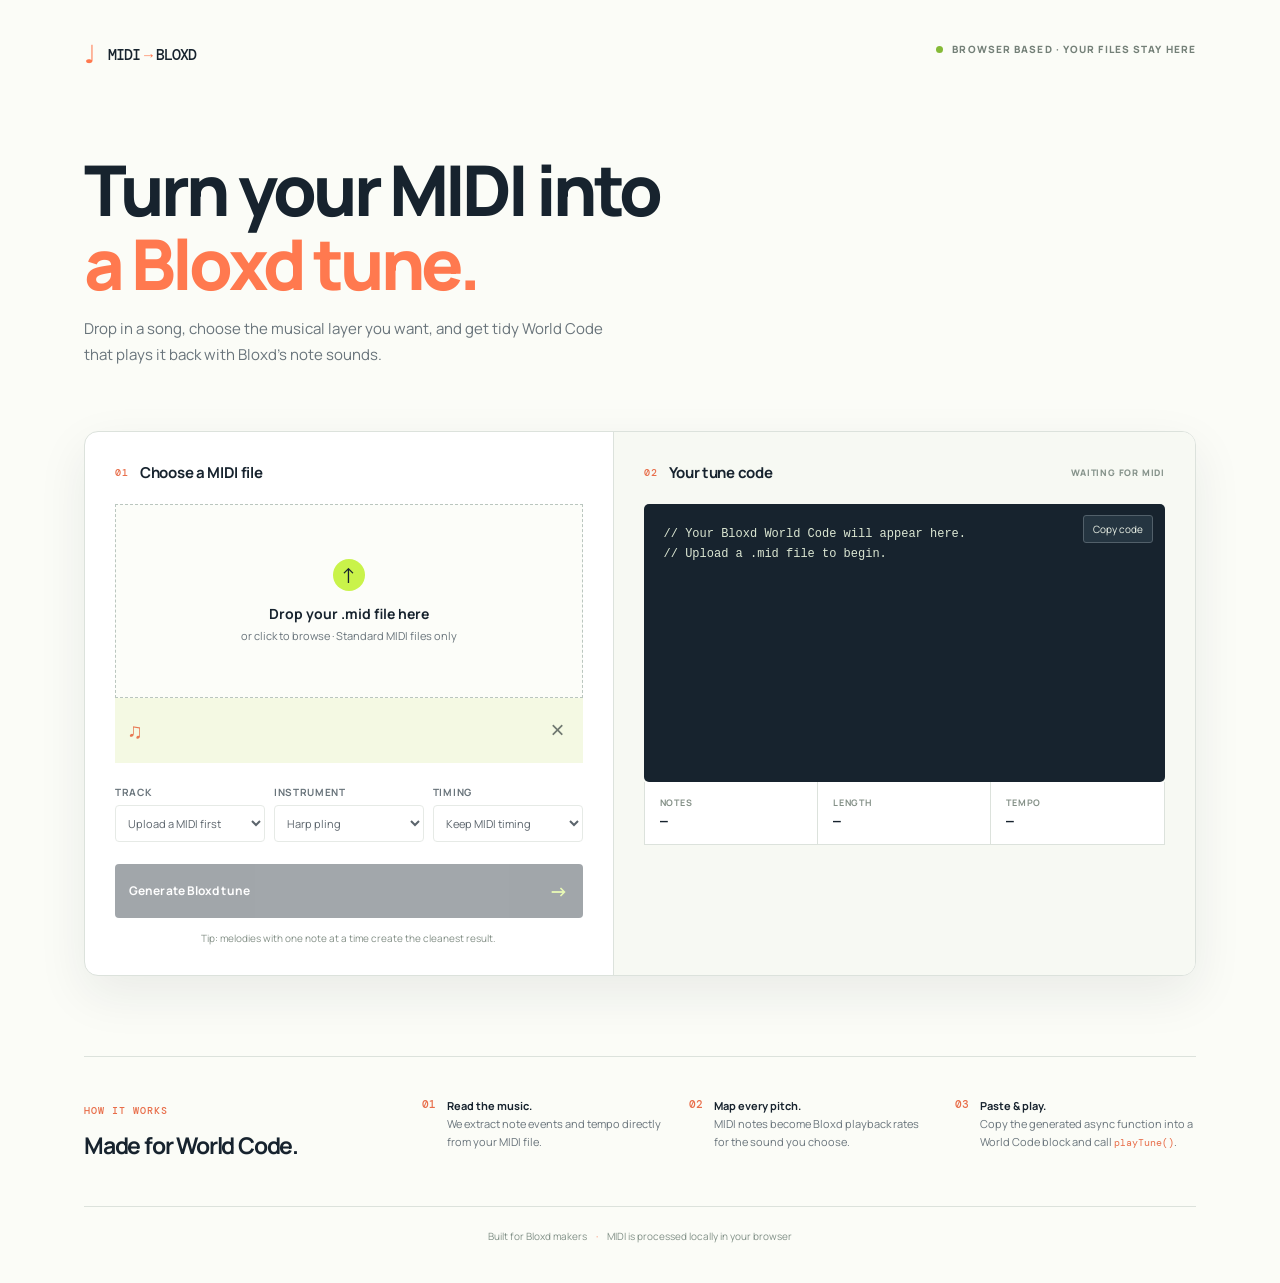
==== index.html @ e290fb70 "Create MIDI to Bloxd tune converter" ====
<!doctype html>
<html lang="en">
  <head>
    <meta charset="UTF-8" />
    <meta name="viewport" content="width=device-width, initial-scale=1.0" />
    <title>Midi → Bloxd Tune</title>
    <meta name="description" content="Turn a MIDI file into a Bloxd.io World Code tune." />
    <link rel="preconnect" href="https://fonts.googleapis.com" />
    <link rel="preconnect" href="https://fonts.gstatic.com" crossorigin />
    <link href="https://fonts.googleapis.com/css2?family=DM+Mono:wght@400;500&family=Manrope:wght@400;500;600;700;800&display=swap" rel="stylesheet" />
    <link rel="stylesheet" href="style.css" />
  </head>
  <body>
    <main class="shell">
      <header class="hero">
        <a class="brand" href="/" aria-label="Midi to Bloxd Tune home"><span>♩</span> MIDI<span class="arrow">→</span>BLOXD</a>
        <div class="eyebrow"><i></i> Browser based · Your files stay here</div>
        <h1>Turn your MIDI into<br /><em>a Bloxd tune.</em></h1>
        <p>Drop in a song, choose the musical layer you want, and get tidy World Code that plays it back with Bloxd’s note sounds.</p>
      </header>

      <section class="workspace" aria-label="MIDI converter">
        <div class="panel input-panel">
          <div class="panel-title"><span class="step">01</span><h2>Choose a MIDI file</h2></div>
          <label class="dropzone" id="dropzone" for="midi-file">
            <input id="midi-file" type="file" accept=".mid,.midi,audio/midi,audio/x-midi" />
            <span class="upload-icon">↑</span>
            <strong>Drop your .mid file here</strong>
            <small>or click to browse · Standard MIDI files only</small>
          </label>
          <div class="file-card" id="file-card" hidden><span class="file-icon">♫</span><div><strong id="file-name"></strong><small id="file-detail"></small></div><button id="clear-file" title="Remove file" aria-label="Remove file">×</button></div>

          <div class="options" id="options" aria-disabled="true">
            <label>Track <select id="track-select" disabled><option>Upload a MIDI first</option></select></label>
            <label>Instrument <select id="instrument-select" disabled><option value="harp_pling">Harp pling</option><option value="bass">Bass</option><option value="hat">Hi-hat</option><option value="snare">Snare</option></select></label>
            <label>Timing <select id="timing-select" disabled><option value="original">Keep MIDI timing</option><option value="grid">Snap to 1/16</option></select></label>
          </div>
          <button class="convert" id="convert" disabled><span>Generate Bloxd tune</span><b>→</b></button>
          <p class="note">Tip: melodies with one note at a time create the cleanest result.</p>
        </div>

        <div class="panel output-panel">
          <div class="panel-title"><span class="step">02</span><h2>Your tune code</h2><span class="status" id="status">Waiting for MIDI</span></div>
          <div class="code-wrap"><pre id="code-output"><code>// Your Bloxd World Code will appear here.
// Upload a .mid file to begin.</code></pre><button id="copy" disabled>Copy code</button></div>
          <div class="stats" id="stats"><div><span>Notes</span><strong>—</strong></div><div><span>Length</span><strong>—</strong></div><div><span>Tempo</span><strong>—</strong></div></div>
        </div>
      </section>

      <section class="how-it-works"><div><span class="step">HOW IT WORKS</span><h2>Made for World Code.</h2></div><ol><li><b>01</b><p><strong>Read the music.</strong> We extract note events and tempo directly from your MIDI file.</p></li><li><b>02</b><p><strong>Map every pitch.</strong> MIDI notes become Bloxd playback rates for the sound you choose.</p></li><li><b>03</b><p><strong>Paste & play.</strong> Copy the generated async function into a World Code block and call <code>playTune()</code>.</p></li></ol></section>
      <footer>Built for Bloxd makers <span>·</span> MIDI is processed locally in your browser</footer>
    </main>
    <div id="toast" role="status" aria-live="polite"></div>
    <script src="app.js"></script>
  </body>
</html>
---- style.css ----
:root{--ink:#17232e;--muted:#69747b;--line:#dce2dc;--lime:#c9f34a;--paper:#fbfcf7;--orange:#ff794f}*{box-sizing:border-box}body{margin:0;background:var(--paper);color:var(--ink);font-family:Manrope,Arial,sans-serif}.shell{max-width:1180px;margin:auto;padding:30px 34px}.hero{padding:8px 0 62px;position:relative}.brand{color:var(--ink);text-decoration:none;font:500 15px 'DM Mono',monospace;letter-spacing:-1px}.brand>span:first-child{font-size:25px;color:var(--orange);vertical-align:-3px;margin-right:5px}.arrow{padding:0 4px;color:var(--orange)}.eyebrow{position:absolute;right:0;top:12px;text-transform:uppercase;font-size:10px;font-weight:800;letter-spacing:1.1px;color:#748078}.eyebrow i{display:inline-block;width:7px;height:7px;background:#85ba37;border-radius:100%;margin-right:6px}.hero h1{font-size:clamp(38px,5.5vw,70px);letter-spacing:-3.9px;line-height:1.05;margin:82px 0 16px;font-weight:800}.hero h1 em{font-style:normal;color:var(--orange)}.hero p{max-width:520px;color:var(--muted);font-size:15px;line-height:1.75;margin:0}.workspace{display:grid;grid-template-columns:1fr 1.1fr;box-shadow:0 18px 50px #17232e14;border:1px solid var(--line);border-radius:14px;overflow:hidden;background:#fff}.panel{padding:30px}.input-panel{border-right:1px solid var(--line)}.panel-title{display:flex;align-items:center;gap:11px;margin-bottom:21px}.panel-title h2{font-size:15px;margin:0;letter-spacing:-.3px}.step{font:500 10px 'DM Mono',monospace;color:#e86d49;letter-spacing:1px}.dropzone{border:1.5px dashed #bac6bf;min-height:194px;display:flex;align-items:center;justify-content:center;flex-direction:column;cursor:pointer;background:#fcfdf9;transition:.2s}.dropzone:hover,.dropzone.drag{border-color:#80ab2c;background:#f4fbdc}.dropzone input{display:none}.upload-icon{height:32px;width:32px;border-radius:50%;background:var(--lime);display:grid;place-items:center;font-size:21px;margin-bottom:13px}.dropzone strong{font-size:14px}.dropzone small,.file-card small{font-size:11px;color:var(--muted);margin-top:5px}.file-card{min-height:65px;padding:10px 12px;background:#f4f9e3;display:flex;align-items:center;gap:11px}.file-card div{display:flex;flex-direction:column;min-width:0}.file-card strong{font-size:12px;overflow:hidden;text-overflow:ellipsis;white-space:nowrap}.file-icon{font-size:21px;color:#e87751}.file-card button{margin-left:auto;border:0;background:transparent;font-size:24px;color:#6f7870;cursor:pointer}.options{display:grid;grid-template-columns:1fr 1fr 1fr;gap:9px;margin:22px 0}.options label{font-size:10px;text-transform:uppercase;letter-spacing:.7px;color:var(--muted);font-weight:700}.options select{width:100%;margin-top:6px;padding:9px 21px 9px 8px;border:1px solid var(--line);background:#fff;border-radius:4px;color:var(--ink);font-family:inherit;font-size:11px;appearance:auto}.convert{width:100%;padding:14px;background:var(--ink);color:white;border:0;border-radius:4px;font:700 12px Manrope;letter-spacing:.1px;cursor:pointer;display:flex;justify-content:space-between;align-items:center;transition:.2s}.convert:hover:not(:disabled){background:#2b3c4b;transform:translateY(-1px)}.convert:disabled{opacity:.4;cursor:not-allowed}.convert b{font-size:19px;color:var(--lime)}.note{font-size:10px;color:#849087;margin:13px 0 0;text-align:center}.output-panel{background:#f7f9f3}.status{margin-left:auto;color:#85928a;text-transform:uppercase;letter-spacing:.8px;font-size:9px;font-weight:800}.code-wrap{height:278px;position:relative;background:#17232e;border-radius:5px;overflow:hidden}pre{margin:0;padding:20px;color:#dce7d3;font:12px/1.65 'DM Mono',monospace;white-space:pre-wrap;overflow:auto;height:100%}#copy{position:absolute;right:12px;top:11px;border:1px solid #52606a;background:#253541;color:#eef4e9;font:10px Manrope;padding:6px 9px;border-radius:3px;cursor:pointer}.stats{border:1px solid var(--line);border-top:0;display:grid;grid-template-columns:repeat(3,1fr);background:white}.stats div{padding:14px 15px;border-right:1px solid var(--line)}.stats div:last-child{border:0}.stats span{font-size:9px;text-transform:uppercase;color:#849087;letter-spacing:.9px;font-weight:700;display:block}.stats strong{font:500 13px 'DM Mono';display:block;margin-top:4px}.how-it-works{border-top:1px solid var(--line);margin-top:80px;padding:40px 0 35px;display:grid;grid-template-columns:.7fr 1.6fr}.how-it-works h2{font-size:23px;letter-spacing:-1.2px;margin:10px 0}.how-it-works ol{margin:0;padding:0;list-style:none;display:grid;grid-template-columns:repeat(3,1fr);gap:25px}.how-it-works li{display:flex;gap:11px}.how-it-works b{font:500 11px 'DM Mono';color:#e86d49}.how-it-works p{font-size:11px;line-height:1.65;color:var(--muted);margin:0}.how-it-works p strong{color:var(--ink);display:block}.how-it-works code{font:10px 'DM Mono';color:#e86d49}footer{border-top:1px solid var(--line);padding:22px 0 10px;color:#819087;font-size:10px;text-align:center}footer span{color:var(--orange);padding:0 7px}#toast{position:fixed;bottom:25px;left:50%;transform:translate(-50%,15px);background:#17232e;color:white;padding:10px 15px;border-radius:4px;font-size:11px;opacity:0;transition:.2s;pointer-events:none}#toast.show{opacity:1;transform:translate(-50%,0)}@media(max-width:720px){.shell{padding:22px 18px}.eyebrow{display:none}.hero{padding-bottom:40px}.hero h1{margin-top:64px;letter-spacing:-2.5px}.workspace,.how-it-works{grid-template-columns:1fr}.input-panel{border-right:0;border-bottom:1px solid var(--line)}.options{grid-template-columns:1fr}.output-panel{padding:22px}.how-it-works{margin-top:45px;gap:20px}.how-it-works ol{grid-template-columns:1fr;gap:14px}}
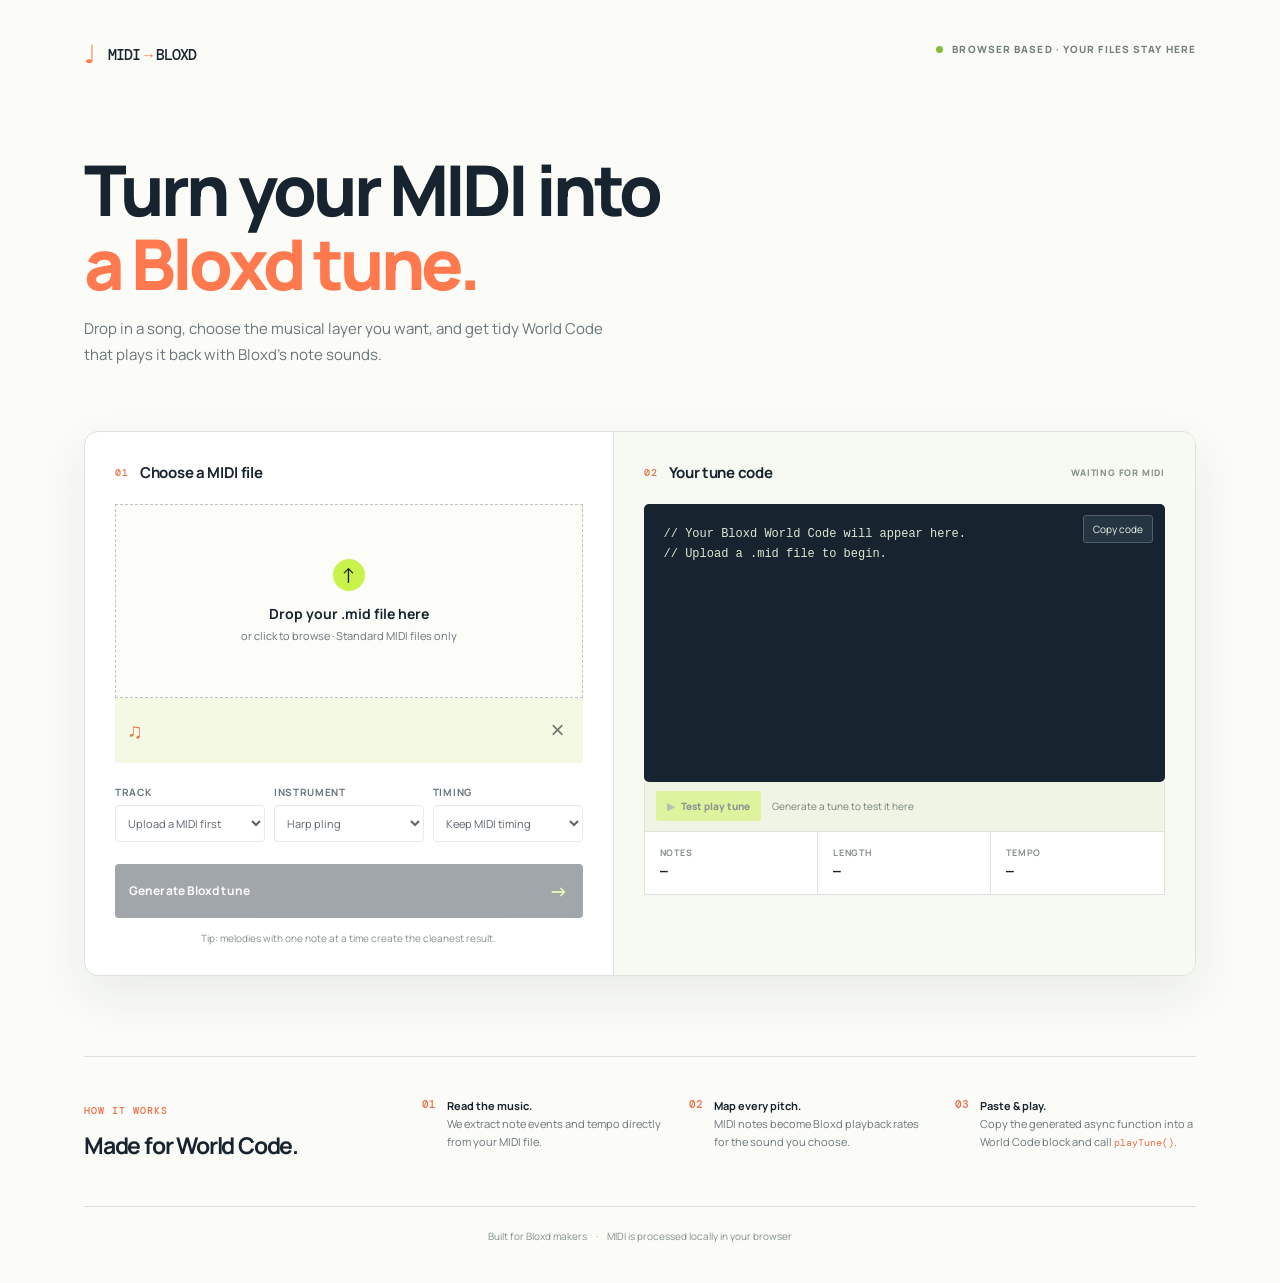
==== commit 4680dbd1: "Add converted tune audio preview" ====
--- a/index.html
+++ b/index.html
@@ -43,6 +43,7 @@
           <div class="panel-title"><span class="step">02</span><h2>Your tune code</h2><span class="status" id="status">Waiting for MIDI</span></div>
           <div class="code-wrap"><pre id="code-output"><code>// Your Bloxd World Code will appear here.
 // Upload a .mid file to begin.</code></pre><button id="copy" disabled>Copy code</button></div>
+          <div class="output-actions"><button class="preview" id="preview" disabled><span class="play-symbol">▶</span> Test play tune</button><span id="preview-help">Generate a tune to test it here</span></div>
           <div class="stats" id="stats"><div><span>Notes</span><strong>—</strong></div><div><span>Length</span><strong>—</strong></div><div><span>Tempo</span><strong>—</strong></div></div>
         </div>
       </section>
--- a/style.css
+++ b/style.css
@@ -1 +1 @@
-:root{--ink:#17232e;--muted:#69747b;--line:#dce2dc;--lime:#c9f34a;--paper:#fbfcf7;--orange:#ff794f}*{box-sizing:border-box}body{margin:0;background:var(--paper);color:var(--ink);font-family:Manrope,Arial,sans-serif}.shell{max-width:1180px;margin:auto;padding:30px 34px}.hero{padding:8px 0 62px;position:relative}.brand{color:var(--ink);text-decoration:none;font:500 15px 'DM Mono',monospace;letter-spacing:-1px}.brand>span:first-child{font-size:25px;color:var(--orange);vertical-align:-3px;margin-right:5px}.arrow{padding:0 4px;color:var(--orange)}.eyebrow{position:absolute;right:0;top:12px;text-transform:uppercase;font-size:10px;font-weight:800;letter-spacing:1.1px;color:#748078}.eyebrow i{display:inline-block;width:7px;height:7px;background:#85ba37;border-radius:100%;margin-right:6px}.hero h1{font-size:clamp(38px,5.5vw,70px);letter-spacing:-3.9px;line-height:1.05;margin:82px 0 16px;font-weight:800}.hero h1 em{font-style:normal;color:var(--orange)}.hero p{max-width:520px;color:var(--muted);font-size:15px;line-height:1.75;margin:0}.workspace{display:grid;grid-template-columns:1fr 1.1fr;box-shadow:0 18px 50px #17232e14;border:1px solid var(--line);border-radius:14px;overflow:hidden;background:#fff}.panel{padding:30px}.input-panel{border-right:1px solid var(--line)}.panel-title{display:flex;align-items:center;gap:11px;margin-bottom:21px}.panel-title h2{font-size:15px;margin:0;letter-spacing:-.3px}.step{font:500 10px 'DM Mono',monospace;color:#e86d49;letter-spacing:1px}.dropzone{border:1.5px dashed #bac6bf;min-height:194px;display:flex;align-items:center;justify-content:center;flex-direction:column;cursor:pointer;background:#fcfdf9;transition:.2s}.dropzone:hover,.dropzone.drag{border-color:#80ab2c;background:#f4fbdc}.dropzone input{display:none}.upload-icon{height:32px;width:32px;border-radius:50%;background:var(--lime);display:grid;place-items:center;font-size:21px;margin-bottom:13px}.dropzone strong{font-size:14px}.dropzone small,.file-card small{font-size:11px;color:var(--muted);margin-top:5px}.file-card{min-height:65px;padding:10px 12px;background:#f4f9e3;display:flex;align-items:center;gap:11px}.file-card div{display:flex;flex-direction:column;min-width:0}.file-card strong{font-size:12px;overflow:hidden;text-overflow:ellipsis;white-space:nowrap}.file-icon{font-size:21px;color:#e87751}.file-card button{margin-left:auto;border:0;background:transparent;font-size:24px;color:#6f7870;cursor:pointer}.options{display:grid;grid-template-columns:1fr 1fr 1fr;gap:9px;margin:22px 0}.options label{font-size:10px;text-transform:uppercase;letter-spacing:.7px;color:var(--muted);font-weight:700}.options select{width:100%;margin-top:6px;padding:9px 21px 9px 8px;border:1px solid var(--line);background:#fff;border-radius:4px;color:var(--ink);font-family:inherit;font-size:11px;appearance:auto}.convert{width:100%;padding:14px;background:var(--ink);color:white;border:0;border-radius:4px;font:700 12px Manrope;letter-spacing:.1px;cursor:pointer;display:flex;justify-content:space-between;align-items:center;transition:.2s}.convert:hover:not(:disabled){background:#2b3c4b;transform:translateY(-1px)}.convert:disabled{opacity:.4;cursor:not-allowed}.convert b{font-size:19px;color:var(--lime)}.note{font-size:10px;color:#849087;margin:13px 0 0;text-align:center}.output-panel{background:#f7f9f3}.status{margin-left:auto;color:#85928a;text-transform:uppercase;letter-spacing:.8px;font-size:9px;font-weight:800}.code-wrap{height:278px;position:relative;background:#17232e;border-radius:5px;overflow:hidden}pre{margin:0;padding:20px;color:#dce7d3;font:12px/1.65 'DM Mono',monospace;white-space:pre-wrap;overflow:auto;height:100%}#copy{position:absolute;right:12px;top:11px;border:1px solid #52606a;background:#253541;color:#eef4e9;font:10px Manrope;padding:6px 9px;border-radius:3px;cursor:pointer}.stats{border:1px solid var(--line);border-top:0;display:grid;grid-template-columns:repeat(3,1fr);background:white}.stats div{padding:14px 15px;border-right:1px solid var(--line)}.stats div:last-child{border:0}.stats span{font-size:9px;text-transform:uppercase;color:#849087;letter-spacing:.9px;font-weight:700;display:block}.stats strong{font:500 13px 'DM Mono';display:block;margin-top:4px}.how-it-works{border-top:1px solid var(--line);margin-top:80px;padding:40px 0 35px;display:grid;grid-template-columns:.7fr 1.6fr}.how-it-works h2{font-size:23px;letter-spacing:-1.2px;margin:10px 0}.how-it-works ol{margin:0;padding:0;list-style:none;display:grid;grid-template-columns:repeat(3,1fr);gap:25px}.how-it-works li{display:flex;gap:11px}.how-it-works b{font:500 11px 'DM Mono';color:#e86d49}.how-it-works p{font-size:11px;line-height:1.65;color:var(--muted);margin:0}.how-it-works p strong{color:var(--ink);display:block}.how-it-works code{font:10px 'DM Mono';color:#e86d49}footer{border-top:1px solid var(--line);padding:22px 0 10px;color:#819087;font-size:10px;text-align:center}footer span{color:var(--orange);padding:0 7px}#toast{position:fixed;bottom:25px;left:50%;transform:translate(-50%,15px);background:#17232e;color:white;padding:10px 15px;border-radius:4px;font-size:11px;opacity:0;transition:.2s;pointer-events:none}#toast.show{opacity:1;transform:translate(-50%,0)}@media(max-width:720px){.shell{padding:22px 18px}.eyebrow{display:none}.hero{padding-bottom:40px}.hero h1{margin-top:64px;letter-spacing:-2.5px}.workspace,.how-it-works{grid-template-columns:1fr}.input-panel{border-right:0;border-bottom:1px solid var(--line)}.options{grid-template-columns:1fr}.output-panel{padding:22px}.how-it-works{margin-top:45px;gap:20px}.how-it-works ol{grid-template-columns:1fr;gap:14px}}
+:root{--ink:#17232e;--muted:#69747b;--line:#dce2dc;--lime:#c9f34a;--paper:#fbfcf7;--orange:#ff794f}*{box-sizing:border-box}body{margin:0;background:var(--paper);color:var(--ink);font-family:Manrope,Arial,sans-serif}.shell{max-width:1180px;margin:auto;padding:30px 34px}.hero{padding:8px 0 62px;position:relative}.brand{color:var(--ink);text-decoration:none;font:500 15px 'DM Mono',monospace;letter-spacing:-1px}.brand>span:first-child{font-size:25px;color:var(--orange);vertical-align:-3px;margin-right:5px}.arrow{padding:0 4px;color:var(--orange)}.eyebrow{position:absolute;right:0;top:12px;text-transform:uppercase;font-size:10px;font-weight:800;letter-spacing:1.1px;color:#748078}.eyebrow i{display:inline-block;width:7px;height:7px;background:#85ba37;border-radius:100%;margin-right:6px}.hero h1{font-size:clamp(38px,5.5vw,70px);letter-spacing:-3.9px;line-height:1.05;margin:82px 0 16px;font-weight:800}.hero h1 em{font-style:normal;color:var(--orange)}.hero p{max-width:520px;color:var(--muted);font-size:15px;line-height:1.75;margin:0}.workspace{display:grid;grid-template-columns:1fr 1.1fr;box-shadow:0 18px 50px #17232e14;border:1px solid var(--line);border-radius:14px;overflow:hidden;background:#fff}.panel{padding:30px}.input-panel{border-right:1px solid var(--line)}.panel-title{display:flex;align-items:center;gap:11px;margin-bottom:21px}.panel-title h2{font-size:15px;margin:0;letter-spacing:-.3px}.step{font:500 10px 'DM Mono',monospace;color:#e86d49;letter-spacing:1px}.dropzone{border:1.5px dashed #bac6bf;min-height:194px;display:flex;align-items:center;justify-content:center;flex-direction:column;cursor:pointer;background:#fcfdf9;transition:.2s}.dropzone:hover,.dropzone.drag{border-color:#80ab2c;background:#f4fbdc}.dropzone input{display:none}.upload-icon{height:32px;width:32px;border-radius:50%;background:var(--lime);display:grid;place-items:center;font-size:21px;margin-bottom:13px}.dropzone strong{font-size:14px}.dropzone small,.file-card small{font-size:11px;color:var(--muted);margin-top:5px}.file-card{min-height:65px;padding:10px 12px;background:#f4f9e3;display:flex;align-items:center;gap:11px}.file-card div{display:flex;flex-direction:column;min-width:0}.file-card strong{font-size:12px;overflow:hidden;text-overflow:ellipsis;white-space:nowrap}.file-icon{font-size:21px;color:#e87751}.file-card button{margin-left:auto;border:0;background:transparent;font-size:24px;color:#6f7870;cursor:pointer}.options{display:grid;grid-template-columns:1fr 1fr 1fr;gap:9px;margin:22px 0}.options label{font-size:10px;text-transform:uppercase;letter-spacing:.7px;color:var(--muted);font-weight:700}.options select{width:100%;margin-top:6px;padding:9px 21px 9px 8px;border:1px solid var(--line);background:#fff;border-radius:4px;color:var(--ink);font-family:inherit;font-size:11px;appearance:auto}.convert{width:100%;padding:14px;background:var(--ink);color:white;border:0;border-radius:4px;font:700 12px Manrope;letter-spacing:.1px;cursor:pointer;display:flex;justify-content:space-between;align-items:center;transition:.2s}.convert:hover:not(:disabled){background:#2b3c4b;transform:translateY(-1px)}.convert:disabled{opacity:.4;cursor:not-allowed}.convert b{font-size:19px;color:var(--lime)}.note{font-size:10px;color:#849087;margin:13px 0 0;text-align:center}.output-panel{background:#f7f9f3}.status{margin-left:auto;color:#85928a;text-transform:uppercase;letter-spacing:.8px;font-size:9px;font-weight:800}.code-wrap{height:278px;position:relative;background:#17232e;border-radius:5px;overflow:hidden}pre{margin:0;padding:20px;color:#dce7d3;font:12px/1.65 'DM Mono',monospace;white-space:pre-wrap;overflow:auto;height:100%}#copy{position:absolute;right:12px;top:11px;border:1px solid #52606a;background:#253541;color:#eef4e9;font:10px Manrope;padding:6px 9px;border-radius:3px;cursor:pointer}.output-actions{min-height:50px;display:flex;align-items:center;gap:11px;padding:8px 11px;border:1px solid var(--line);border-top:0;background:#eff4e4}.preview{border:0;background:var(--lime);color:var(--ink);border-radius:3px;padding:8px 11px;font:800 10px Manrope;letter-spacing:.15px;cursor:pointer}.preview:disabled{cursor:not-allowed;opacity:.45}.preview.playing{background:var(--orange);color:#fff}.play-symbol{font-size:9px;margin-right:4px}.output-actions span{font-size:10px;color:#748078}.stats{border:1px solid var(--line);border-top:0;display:grid;grid-template-columns:repeat(3,1fr);background:white}.stats div{padding:14px 15px;border-right:1px solid var(--line)}.stats div:last-child{border:0}.stats span{font-size:9px;text-transform:uppercase;color:#849087;letter-spacing:.9px;font-weight:700;display:block}.stats strong{font:500 13px 'DM Mono';display:block;margin-top:4px}.how-it-works{border-top:1px solid var(--line);margin-top:80px;padding:40px 0 35px;display:grid;grid-template-columns:.7fr 1.6fr}.how-it-works h2{font-size:23px;letter-spacing:-1.2px;margin:10px 0}.how-it-works ol{margin:0;padding:0;list-style:none;display:grid;grid-template-columns:repeat(3,1fr);gap:25px}.how-it-works li{display:flex;gap:11px}.how-it-works b{font:500 11px 'DM Mono';color:#e86d49}.how-it-works p{font-size:11px;line-height:1.65;color:var(--muted);margin:0}.how-it-works p strong{color:var(--ink);display:block}.how-it-works code{font:10px 'DM Mono';color:#e86d49}footer{border-top:1px solid var(--line);padding:22px 0 10px;color:#819087;font-size:10px;text-align:center}footer span{color:var(--orange);padding:0 7px}#toast{position:fixed;bottom:25px;left:50%;transform:translate(-50%,15px);background:#17232e;color:white;padding:10px 15px;border-radius:4px;font-size:11px;opacity:0;transition:.2s;pointer-events:none}#toast.show{opacity:1;transform:translate(-50%,0)}@media(max-width:720px){.shell{padding:22px 18px}.eyebrow{display:none}.hero{padding-bottom:40px}.hero h1{margin-top:64px;letter-spacing:-2.5px}.workspace,.how-it-works{grid-template-columns:1fr}.input-panel{border-right:0;border-bottom:1px solid var(--line)}.options{grid-template-columns:1fr}.output-panel{padding:22px}.how-it-works{margin-top:45px;gap:20px}.how-it-works ol{grid-template-columns:1fr;gap:14px}}
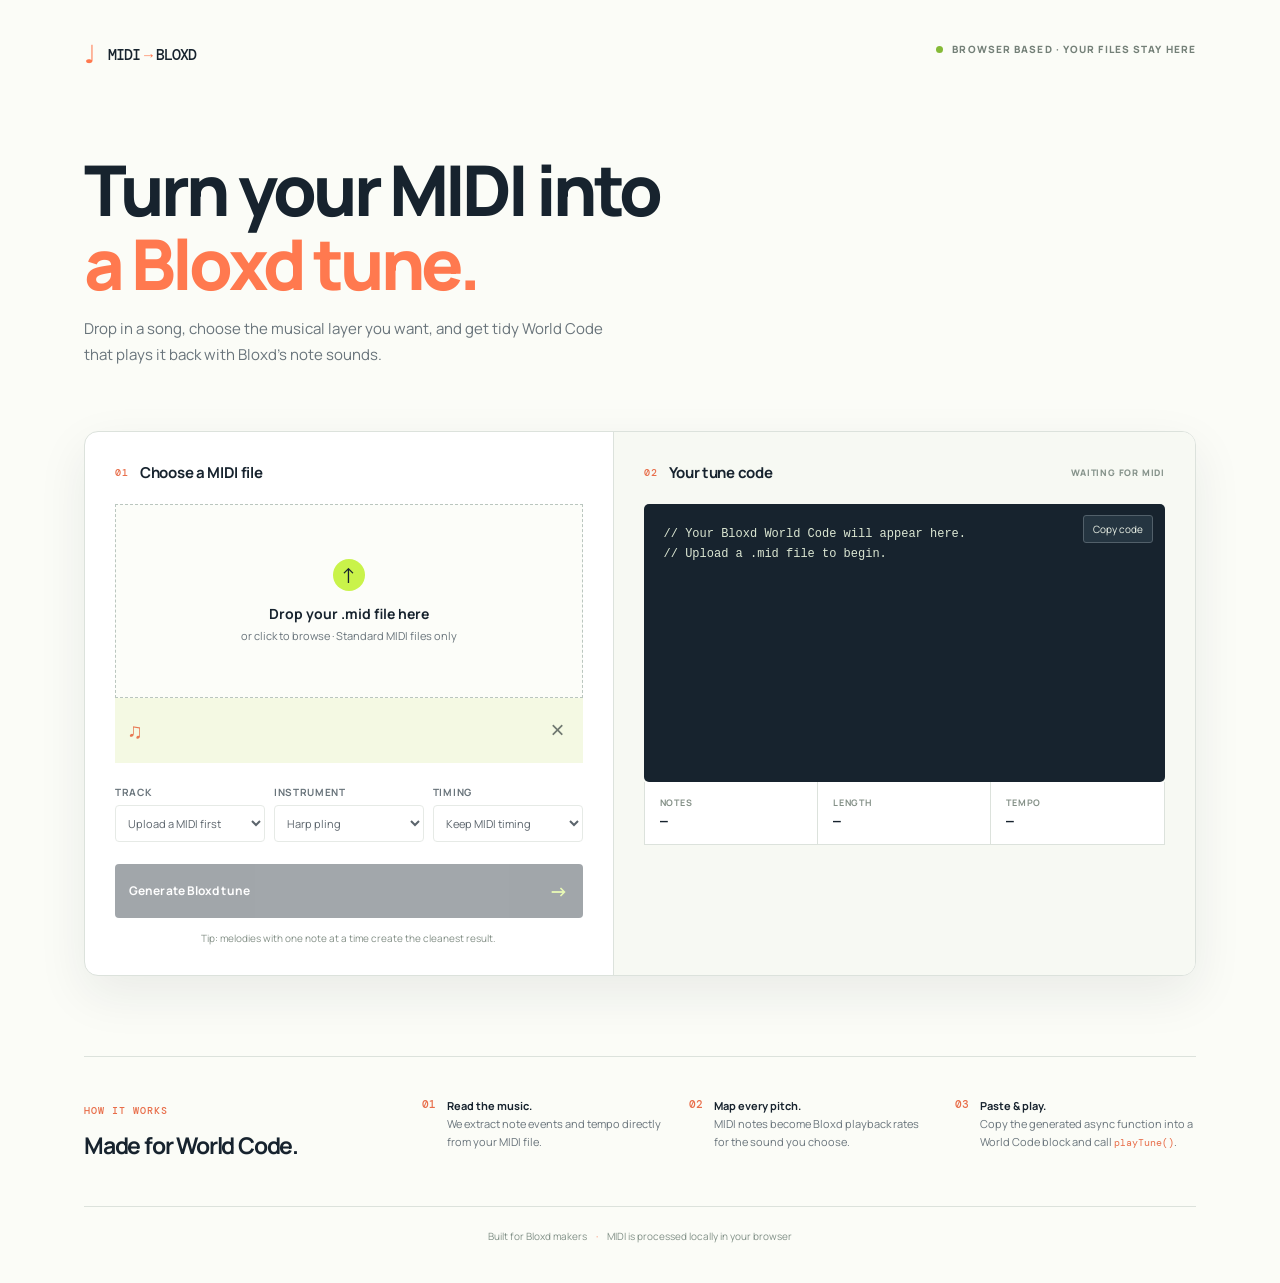
==== commit 94ad0660: "Merge branch 'main' into codex/create-midi-to-bloxdio-tune-converter-76m2ax" ====
--- a/index.html
+++ b/index.html
@@ -43,7 +43,6 @@
           <div class="panel-title"><span class="step">02</span><h2>Your tune code</h2><span class="status" id="status">Waiting for MIDI</span></div>
           <div class="code-wrap"><pre id="code-output"><code>// Your Bloxd World Code will appear here.
 // Upload a .mid file to begin.</code></pre><button id="copy" disabled>Copy code</button></div>
-          <div class="output-actions"><button class="preview" id="preview" disabled><span class="play-symbol">▶</span> Test play tune</button><span id="preview-help">Generate a tune to test it here</span></div>
           <div class="stats" id="stats"><div><span>Notes</span><strong>—</strong></div><div><span>Length</span><strong>—</strong></div><div><span>Tempo</span><strong>—</strong></div></div>
         </div>
       </section>
--- a/style.css
+++ b/style.css
@@ -1 +1 @@
-:root{--ink:#17232e;--muted:#69747b;--line:#dce2dc;--lime:#c9f34a;--paper:#fbfcf7;--orange:#ff794f}*{box-sizing:border-box}body{margin:0;background:var(--paper);color:var(--ink);font-family:Manrope,Arial,sans-serif}.shell{max-width:1180px;margin:auto;padding:30px 34px}.hero{padding:8px 0 62px;position:relative}.brand{color:var(--ink);text-decoration:none;font:500 15px 'DM Mono',monospace;letter-spacing:-1px}.brand>span:first-child{font-size:25px;color:var(--orange);vertical-align:-3px;margin-right:5px}.arrow{padding:0 4px;color:var(--orange)}.eyebrow{position:absolute;right:0;top:12px;text-transform:uppercase;font-size:10px;font-weight:800;letter-spacing:1.1px;color:#748078}.eyebrow i{display:inline-block;width:7px;height:7px;background:#85ba37;border-radius:100%;margin-right:6px}.hero h1{font-size:clamp(38px,5.5vw,70px);letter-spacing:-3.9px;line-height:1.05;margin:82px 0 16px;font-weight:800}.hero h1 em{font-style:normal;color:var(--orange)}.hero p{max-width:520px;color:var(--muted);font-size:15px;line-height:1.75;margin:0}.workspace{display:grid;grid-template-columns:1fr 1.1fr;box-shadow:0 18px 50px #17232e14;border:1px solid var(--line);border-radius:14px;overflow:hidden;background:#fff}.panel{padding:30px}.input-panel{border-right:1px solid var(--line)}.panel-title{display:flex;align-items:center;gap:11px;margin-bottom:21px}.panel-title h2{font-size:15px;margin:0;letter-spacing:-.3px}.step{font:500 10px 'DM Mono',monospace;color:#e86d49;letter-spacing:1px}.dropzone{border:1.5px dashed #bac6bf;min-height:194px;display:flex;align-items:center;justify-content:center;flex-direction:column;cursor:pointer;background:#fcfdf9;transition:.2s}.dropzone:hover,.dropzone.drag{border-color:#80ab2c;background:#f4fbdc}.dropzone input{display:none}.upload-icon{height:32px;width:32px;border-radius:50%;background:var(--lime);display:grid;place-items:center;font-size:21px;margin-bottom:13px}.dropzone strong{font-size:14px}.dropzone small,.file-card small{font-size:11px;color:var(--muted);margin-top:5px}.file-card{min-height:65px;padding:10px 12px;background:#f4f9e3;display:flex;align-items:center;gap:11px}.file-card div{display:flex;flex-direction:column;min-width:0}.file-card strong{font-size:12px;overflow:hidden;text-overflow:ellipsis;white-space:nowrap}.file-icon{font-size:21px;color:#e87751}.file-card button{margin-left:auto;border:0;background:transparent;font-size:24px;color:#6f7870;cursor:pointer}.options{display:grid;grid-template-columns:1fr 1fr 1fr;gap:9px;margin:22px 0}.options label{font-size:10px;text-transform:uppercase;letter-spacing:.7px;color:var(--muted);font-weight:700}.options select{width:100%;margin-top:6px;padding:9px 21px 9px 8px;border:1px solid var(--line);background:#fff;border-radius:4px;color:var(--ink);font-family:inherit;font-size:11px;appearance:auto}.convert{width:100%;padding:14px;background:var(--ink);color:white;border:0;border-radius:4px;font:700 12px Manrope;letter-spacing:.1px;cursor:pointer;display:flex;justify-content:space-between;align-items:center;transition:.2s}.convert:hover:not(:disabled){background:#2b3c4b;transform:translateY(-1px)}.convert:disabled{opacity:.4;cursor:not-allowed}.convert b{font-size:19px;color:var(--lime)}.note{font-size:10px;color:#849087;margin:13px 0 0;text-align:center}.output-panel{background:#f7f9f3}.status{margin-left:auto;color:#85928a;text-transform:uppercase;letter-spacing:.8px;font-size:9px;font-weight:800}.code-wrap{height:278px;position:relative;background:#17232e;border-radius:5px;overflow:hidden}pre{margin:0;padding:20px;color:#dce7d3;font:12px/1.65 'DM Mono',monospace;white-space:pre-wrap;overflow:auto;height:100%}#copy{position:absolute;right:12px;top:11px;border:1px solid #52606a;background:#253541;color:#eef4e9;font:10px Manrope;padding:6px 9px;border-radius:3px;cursor:pointer}.output-actions{min-height:50px;display:flex;align-items:center;gap:11px;padding:8px 11px;border:1px solid var(--line);border-top:0;background:#eff4e4}.preview{border:0;background:var(--lime);color:var(--ink);border-radius:3px;padding:8px 11px;font:800 10px Manrope;letter-spacing:.15px;cursor:pointer}.preview:disabled{cursor:not-allowed;opacity:.45}.preview.playing{background:var(--orange);color:#fff}.play-symbol{font-size:9px;margin-right:4px}.output-actions span{font-size:10px;color:#748078}.stats{border:1px solid var(--line);border-top:0;display:grid;grid-template-columns:repeat(3,1fr);background:white}.stats div{padding:14px 15px;border-right:1px solid var(--line)}.stats div:last-child{border:0}.stats span{font-size:9px;text-transform:uppercase;color:#849087;letter-spacing:.9px;font-weight:700;display:block}.stats strong{font:500 13px 'DM Mono';display:block;margin-top:4px}.how-it-works{border-top:1px solid var(--line);margin-top:80px;padding:40px 0 35px;display:grid;grid-template-columns:.7fr 1.6fr}.how-it-works h2{font-size:23px;letter-spacing:-1.2px;margin:10px 0}.how-it-works ol{margin:0;padding:0;list-style:none;display:grid;grid-template-columns:repeat(3,1fr);gap:25px}.how-it-works li{display:flex;gap:11px}.how-it-works b{font:500 11px 'DM Mono';color:#e86d49}.how-it-works p{font-size:11px;line-height:1.65;color:var(--muted);margin:0}.how-it-works p strong{color:var(--ink);display:block}.how-it-works code{font:10px 'DM Mono';color:#e86d49}footer{border-top:1px solid var(--line);padding:22px 0 10px;color:#819087;font-size:10px;text-align:center}footer span{color:var(--orange);padding:0 7px}#toast{position:fixed;bottom:25px;left:50%;transform:translate(-50%,15px);background:#17232e;color:white;padding:10px 15px;border-radius:4px;font-size:11px;opacity:0;transition:.2s;pointer-events:none}#toast.show{opacity:1;transform:translate(-50%,0)}@media(max-width:720px){.shell{padding:22px 18px}.eyebrow{display:none}.hero{padding-bottom:40px}.hero h1{margin-top:64px;letter-spacing:-2.5px}.workspace,.how-it-works{grid-template-columns:1fr}.input-panel{border-right:0;border-bottom:1px solid var(--line)}.options{grid-template-columns:1fr}.output-panel{padding:22px}.how-it-works{margin-top:45px;gap:20px}.how-it-works ol{grid-template-columns:1fr;gap:14px}}
+:root{--ink:#17232e;--muted:#69747b;--line:#dce2dc;--lime:#c9f34a;--paper:#fbfcf7;--orange:#ff794f}*{box-sizing:border-box}body{margin:0;background:var(--paper);color:var(--ink);font-family:Manrope,Arial,sans-serif}.shell{max-width:1180px;margin:auto;padding:30px 34px}.hero{padding:8px 0 62px;position:relative}.brand{color:var(--ink);text-decoration:none;font:500 15px 'DM Mono',monospace;letter-spacing:-1px}.brand>span:first-child{font-size:25px;color:var(--orange);vertical-align:-3px;margin-right:5px}.arrow{padding:0 4px;color:var(--orange)}.eyebrow{position:absolute;right:0;top:12px;text-transform:uppercase;font-size:10px;font-weight:800;letter-spacing:1.1px;color:#748078}.eyebrow i{display:inline-block;width:7px;height:7px;background:#85ba37;border-radius:100%;margin-right:6px}.hero h1{font-size:clamp(38px,5.5vw,70px);letter-spacing:-3.9px;line-height:1.05;margin:82px 0 16px;font-weight:800}.hero h1 em{font-style:normal;color:var(--orange)}.hero p{max-width:520px;color:var(--muted);font-size:15px;line-height:1.75;margin:0}.workspace{display:grid;grid-template-columns:1fr 1.1fr;box-shadow:0 18px 50px #17232e14;border:1px solid var(--line);border-radius:14px;overflow:hidden;background:#fff}.panel{padding:30px}.input-panel{border-right:1px solid var(--line)}.panel-title{display:flex;align-items:center;gap:11px;margin-bottom:21px}.panel-title h2{font-size:15px;margin:0;letter-spacing:-.3px}.step{font:500 10px 'DM Mono',monospace;color:#e86d49;letter-spacing:1px}.dropzone{border:1.5px dashed #bac6bf;min-height:194px;display:flex;align-items:center;justify-content:center;flex-direction:column;cursor:pointer;background:#fcfdf9;transition:.2s}.dropzone:hover,.dropzone.drag{border-color:#80ab2c;background:#f4fbdc}.dropzone input{display:none}.upload-icon{height:32px;width:32px;border-radius:50%;background:var(--lime);display:grid;place-items:center;font-size:21px;margin-bottom:13px}.dropzone strong{font-size:14px}.dropzone small,.file-card small{font-size:11px;color:var(--muted);margin-top:5px}.file-card{min-height:65px;padding:10px 12px;background:#f4f9e3;display:flex;align-items:center;gap:11px}.file-card div{display:flex;flex-direction:column;min-width:0}.file-card strong{font-size:12px;overflow:hidden;text-overflow:ellipsis;white-space:nowrap}.file-icon{font-size:21px;color:#e87751}.file-card button{margin-left:auto;border:0;background:transparent;font-size:24px;color:#6f7870;cursor:pointer}.options{display:grid;grid-template-columns:1fr 1fr 1fr;gap:9px;margin:22px 0}.options label{font-size:10px;text-transform:uppercase;letter-spacing:.7px;color:var(--muted);font-weight:700}.options select{width:100%;margin-top:6px;padding:9px 21px 9px 8px;border:1px solid var(--line);background:#fff;border-radius:4px;color:var(--ink);font-family:inherit;font-size:11px;appearance:auto}.convert{width:100%;padding:14px;background:var(--ink);color:white;border:0;border-radius:4px;font:700 12px Manrope;letter-spacing:.1px;cursor:pointer;display:flex;justify-content:space-between;align-items:center;transition:.2s}.convert:hover:not(:disabled){background:#2b3c4b;transform:translateY(-1px)}.convert:disabled{opacity:.4;cursor:not-allowed}.convert b{font-size:19px;color:var(--lime)}.note{font-size:10px;color:#849087;margin:13px 0 0;text-align:center}.output-panel{background:#f7f9f3}.status{margin-left:auto;color:#85928a;text-transform:uppercase;letter-spacing:.8px;font-size:9px;font-weight:800}.code-wrap{height:278px;position:relative;background:#17232e;border-radius:5px;overflow:hidden}pre{margin:0;padding:20px;color:#dce7d3;font:12px/1.65 'DM Mono',monospace;white-space:pre-wrap;overflow:auto;height:100%}#copy{position:absolute;right:12px;top:11px;border:1px solid #52606a;background:#253541;color:#eef4e9;font:10px Manrope;padding:6px 9px;border-radius:3px;cursor:pointer}.stats{border:1px solid var(--line);border-top:0;display:grid;grid-template-columns:repeat(3,1fr);background:white}.stats div{padding:14px 15px;border-right:1px solid var(--line)}.stats div:last-child{border:0}.stats span{font-size:9px;text-transform:uppercase;color:#849087;letter-spacing:.9px;font-weight:700;display:block}.stats strong{font:500 13px 'DM Mono';display:block;margin-top:4px}.how-it-works{border-top:1px solid var(--line);margin-top:80px;padding:40px 0 35px;display:grid;grid-template-columns:.7fr 1.6fr}.how-it-works h2{font-size:23px;letter-spacing:-1.2px;margin:10px 0}.how-it-works ol{margin:0;padding:0;list-style:none;display:grid;grid-template-columns:repeat(3,1fr);gap:25px}.how-it-works li{display:flex;gap:11px}.how-it-works b{font:500 11px 'DM Mono';color:#e86d49}.how-it-works p{font-size:11px;line-height:1.65;color:var(--muted);margin:0}.how-it-works p strong{color:var(--ink);display:block}.how-it-works code{font:10px 'DM Mono';color:#e86d49}footer{border-top:1px solid var(--line);padding:22px 0 10px;color:#819087;font-size:10px;text-align:center}footer span{color:var(--orange);padding:0 7px}#toast{position:fixed;bottom:25px;left:50%;transform:translate(-50%,15px);background:#17232e;color:white;padding:10px 15px;border-radius:4px;font-size:11px;opacity:0;transition:.2s;pointer-events:none}#toast.show{opacity:1;transform:translate(-50%,0)}@media(max-width:720px){.shell{padding:22px 18px}.eyebrow{display:none}.hero{padding-bottom:40px}.hero h1{margin-top:64px;letter-spacing:-2.5px}.workspace,.how-it-works{grid-template-columns:1fr}.input-panel{border-right:0;border-bottom:1px solid var(--line)}.options{grid-template-columns:1fr}.output-panel{padding:22px}.how-it-works{margin-top:45px;gap:20px}.how-it-works ol{grid-template-columns:1fr;gap:14px}}
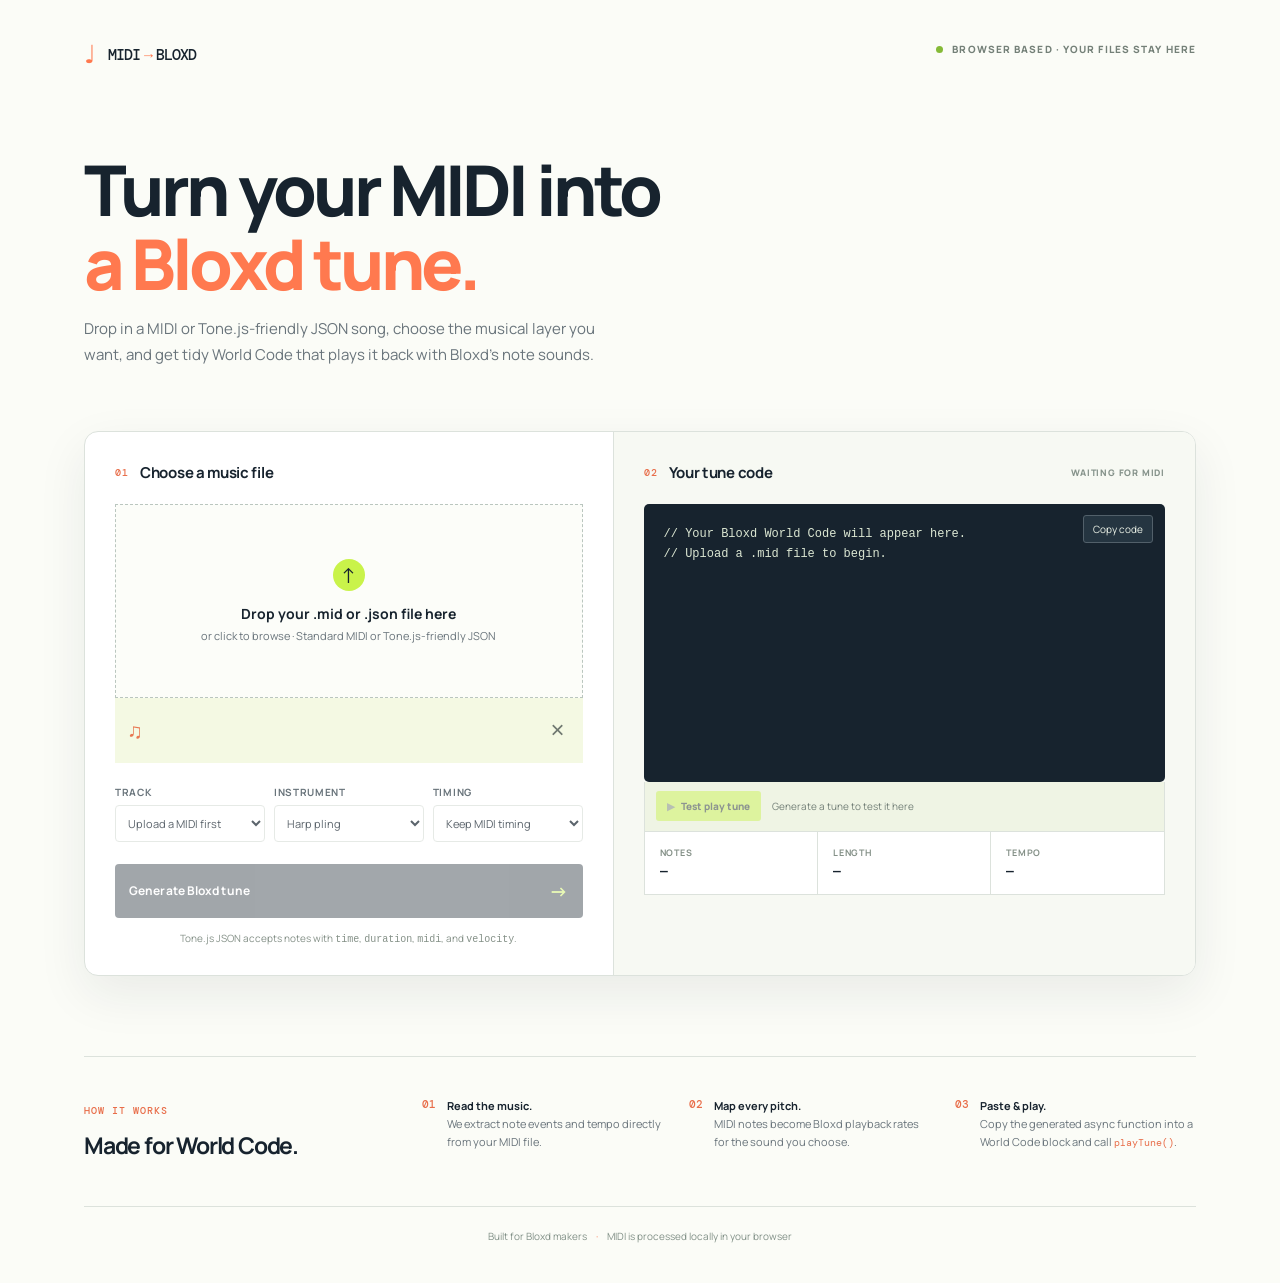
==== commit d0159db8: "Support Tone.js JSON tune conversion" ====
--- a/index.html
+++ b/index.html
@@ -4,7 +4,7 @@
     <meta charset="UTF-8" />
     <meta name="viewport" content="width=device-width, initial-scale=1.0" />
     <title>Midi → Bloxd Tune</title>
-    <meta name="description" content="Turn a MIDI file into a Bloxd.io World Code tune." />
+    <meta name="description" content="Turn MIDI or Tone.js-friendly JSON into a Bloxd.io World Code tune." />
     <link rel="preconnect" href="https://fonts.googleapis.com" />
     <link rel="preconnect" href="https://fonts.gstatic.com" crossorigin />
     <link href="https://fonts.googleapis.com/css2?family=DM+Mono:wght@400;500&family=Manrope:wght@400;500;600;700;800&display=swap" rel="stylesheet" />
@@ -16,17 +16,17 @@
         <a class="brand" href="/" aria-label="Midi to Bloxd Tune home"><span>♩</span> MIDI<span class="arrow">→</span>BLOXD</a>
         <div class="eyebrow"><i></i> Browser based · Your files stay here</div>
         <h1>Turn your MIDI into<br /><em>a Bloxd tune.</em></h1>
-        <p>Drop in a song, choose the musical layer you want, and get tidy World Code that plays it back with Bloxd’s note sounds.</p>
+        <p>Drop in a MIDI or Tone.js-friendly JSON song, choose the musical layer you want, and get tidy World Code that plays it back with Bloxd’s note sounds.</p>
       </header>
 
       <section class="workspace" aria-label="MIDI converter">
         <div class="panel input-panel">
-          <div class="panel-title"><span class="step">01</span><h2>Choose a MIDI file</h2></div>
+          <div class="panel-title"><span class="step">01</span><h2>Choose a music file</h2></div>
           <label class="dropzone" id="dropzone" for="midi-file">
-            <input id="midi-file" type="file" accept=".mid,.midi,audio/midi,audio/x-midi" />
+            <input id="midi-file" type="file" accept=".mid,.midi,.json,application/json,audio/midi,audio/x-midi" />
             <span class="upload-icon">↑</span>
-            <strong>Drop your .mid file here</strong>
-            <small>or click to browse · Standard MIDI files only</small>
+            <strong>Drop your .mid or .json file here</strong>
+            <small>or click to browse · Standard MIDI or Tone.js-friendly JSON</small>
           </label>
           <div class="file-card" id="file-card" hidden><span class="file-icon">♫</span><div><strong id="file-name"></strong><small id="file-detail"></small></div><button id="clear-file" title="Remove file" aria-label="Remove file">×</button></div>
 
@@ -36,13 +36,14 @@
             <label>Timing <select id="timing-select" disabled><option value="original">Keep MIDI timing</option><option value="grid">Snap to 1/16</option></select></label>
           </div>
           <button class="convert" id="convert" disabled><span>Generate Bloxd tune</span><b>→</b></button>
-          <p class="note">Tip: melodies with one note at a time create the cleanest result.</p>
+          <p class="note">Tone.js JSON accepts notes with <code>time</code>, <code>duration</code>, <code>midi</code>, and <code>velocity</code>.</p>
         </div>
 
         <div class="panel output-panel">
           <div class="panel-title"><span class="step">02</span><h2>Your tune code</h2><span class="status" id="status">Waiting for MIDI</span></div>
           <div class="code-wrap"><pre id="code-output"><code>// Your Bloxd World Code will appear here.
 // Upload a .mid file to begin.</code></pre><button id="copy" disabled>Copy code</button></div>
+          <div class="output-actions"><button class="preview" id="preview" disabled><span class="play-symbol">▶</span> Test play tune</button><span id="preview-help">Generate a tune to test it here</span></div>
           <div class="stats" id="stats"><div><span>Notes</span><strong>—</strong></div><div><span>Length</span><strong>—</strong></div><div><span>Tempo</span><strong>—</strong></div></div>
         </div>
       </section>
--- a/style.css
+++ b/style.css
@@ -1 +1 @@
-:root{--ink:#17232e;--muted:#69747b;--line:#dce2dc;--lime:#c9f34a;--paper:#fbfcf7;--orange:#ff794f}*{box-sizing:border-box}body{margin:0;background:var(--paper);color:var(--ink);font-family:Manrope,Arial,sans-serif}.shell{max-width:1180px;margin:auto;padding:30px 34px}.hero{padding:8px 0 62px;position:relative}.brand{color:var(--ink);text-decoration:none;font:500 15px 'DM Mono',monospace;letter-spacing:-1px}.brand>span:first-child{font-size:25px;color:var(--orange);vertical-align:-3px;margin-right:5px}.arrow{padding:0 4px;color:var(--orange)}.eyebrow{position:absolute;right:0;top:12px;text-transform:uppercase;font-size:10px;font-weight:800;letter-spacing:1.1px;color:#748078}.eyebrow i{display:inline-block;width:7px;height:7px;background:#85ba37;border-radius:100%;margin-right:6px}.hero h1{font-size:clamp(38px,5.5vw,70px);letter-spacing:-3.9px;line-height:1.05;margin:82px 0 16px;font-weight:800}.hero h1 em{font-style:normal;color:var(--orange)}.hero p{max-width:520px;color:var(--muted);font-size:15px;line-height:1.75;margin:0}.workspace{display:grid;grid-template-columns:1fr 1.1fr;box-shadow:0 18px 50px #17232e14;border:1px solid var(--line);border-radius:14px;overflow:hidden;background:#fff}.panel{padding:30px}.input-panel{border-right:1px solid var(--line)}.panel-title{display:flex;align-items:center;gap:11px;margin-bottom:21px}.panel-title h2{font-size:15px;margin:0;letter-spacing:-.3px}.step{font:500 10px 'DM Mono',monospace;color:#e86d49;letter-spacing:1px}.dropzone{border:1.5px dashed #bac6bf;min-height:194px;display:flex;align-items:center;justify-content:center;flex-direction:column;cursor:pointer;background:#fcfdf9;transition:.2s}.dropzone:hover,.dropzone.drag{border-color:#80ab2c;background:#f4fbdc}.dropzone input{display:none}.upload-icon{height:32px;width:32px;border-radius:50%;background:var(--lime);display:grid;place-items:center;font-size:21px;margin-bottom:13px}.dropzone strong{font-size:14px}.dropzone small,.file-card small{font-size:11px;color:var(--muted);margin-top:5px}.file-card{min-height:65px;padding:10px 12px;background:#f4f9e3;display:flex;align-items:center;gap:11px}.file-card div{display:flex;flex-direction:column;min-width:0}.file-card strong{font-size:12px;overflow:hidden;text-overflow:ellipsis;white-space:nowrap}.file-icon{font-size:21px;color:#e87751}.file-card button{margin-left:auto;border:0;background:transparent;font-size:24px;color:#6f7870;cursor:pointer}.options{display:grid;grid-template-columns:1fr 1fr 1fr;gap:9px;margin:22px 0}.options label{font-size:10px;text-transform:uppercase;letter-spacing:.7px;color:var(--muted);font-weight:700}.options select{width:100%;margin-top:6px;padding:9px 21px 9px 8px;border:1px solid var(--line);background:#fff;border-radius:4px;color:var(--ink);font-family:inherit;font-size:11px;appearance:auto}.convert{width:100%;padding:14px;background:var(--ink);color:white;border:0;border-radius:4px;font:700 12px Manrope;letter-spacing:.1px;cursor:pointer;display:flex;justify-content:space-between;align-items:center;transition:.2s}.convert:hover:not(:disabled){background:#2b3c4b;transform:translateY(-1px)}.convert:disabled{opacity:.4;cursor:not-allowed}.convert b{font-size:19px;color:var(--lime)}.note{font-size:10px;color:#849087;margin:13px 0 0;text-align:center}.output-panel{background:#f7f9f3}.status{margin-left:auto;color:#85928a;text-transform:uppercase;letter-spacing:.8px;font-size:9px;font-weight:800}.code-wrap{height:278px;position:relative;background:#17232e;border-radius:5px;overflow:hidden}pre{margin:0;padding:20px;color:#dce7d3;font:12px/1.65 'DM Mono',monospace;white-space:pre-wrap;overflow:auto;height:100%}#copy{position:absolute;right:12px;top:11px;border:1px solid #52606a;background:#253541;color:#eef4e9;font:10px Manrope;padding:6px 9px;border-radius:3px;cursor:pointer}.stats{border:1px solid var(--line);border-top:0;display:grid;grid-template-columns:repeat(3,1fr);background:white}.stats div{padding:14px 15px;border-right:1px solid var(--line)}.stats div:last-child{border:0}.stats span{font-size:9px;text-transform:uppercase;color:#849087;letter-spacing:.9px;font-weight:700;display:block}.stats strong{font:500 13px 'DM Mono';display:block;margin-top:4px}.how-it-works{border-top:1px solid var(--line);margin-top:80px;padding:40px 0 35px;display:grid;grid-template-columns:.7fr 1.6fr}.how-it-works h2{font-size:23px;letter-spacing:-1.2px;margin:10px 0}.how-it-works ol{margin:0;padding:0;list-style:none;display:grid;grid-template-columns:repeat(3,1fr);gap:25px}.how-it-works li{display:flex;gap:11px}.how-it-works b{font:500 11px 'DM Mono';color:#e86d49}.how-it-works p{font-size:11px;line-height:1.65;color:var(--muted);margin:0}.how-it-works p strong{color:var(--ink);display:block}.how-it-works code{font:10px 'DM Mono';color:#e86d49}footer{border-top:1px solid var(--line);padding:22px 0 10px;color:#819087;font-size:10px;text-align:center}footer span{color:var(--orange);padding:0 7px}#toast{position:fixed;bottom:25px;left:50%;transform:translate(-50%,15px);background:#17232e;color:white;padding:10px 15px;border-radius:4px;font-size:11px;opacity:0;transition:.2s;pointer-events:none}#toast.show{opacity:1;transform:translate(-50%,0)}@media(max-width:720px){.shell{padding:22px 18px}.eyebrow{display:none}.hero{padding-bottom:40px}.hero h1{margin-top:64px;letter-spacing:-2.5px}.workspace,.how-it-works{grid-template-columns:1fr}.input-panel{border-right:0;border-bottom:1px solid var(--line)}.options{grid-template-columns:1fr}.output-panel{padding:22px}.how-it-works{margin-top:45px;gap:20px}.how-it-works ol{grid-template-columns:1fr;gap:14px}}
+:root{--ink:#17232e;--muted:#69747b;--line:#dce2dc;--lime:#c9f34a;--paper:#fbfcf7;--orange:#ff794f}*{box-sizing:border-box}body{margin:0;background:var(--paper);color:var(--ink);font-family:Manrope,Arial,sans-serif}.shell{max-width:1180px;margin:auto;padding:30px 34px}.hero{padding:8px 0 62px;position:relative}.brand{color:var(--ink);text-decoration:none;font:500 15px 'DM Mono',monospace;letter-spacing:-1px}.brand>span:first-child{font-size:25px;color:var(--orange);vertical-align:-3px;margin-right:5px}.arrow{padding:0 4px;color:var(--orange)}.eyebrow{position:absolute;right:0;top:12px;text-transform:uppercase;font-size:10px;font-weight:800;letter-spacing:1.1px;color:#748078}.eyebrow i{display:inline-block;width:7px;height:7px;background:#85ba37;border-radius:100%;margin-right:6px}.hero h1{font-size:clamp(38px,5.5vw,70px);letter-spacing:-3.9px;line-height:1.05;margin:82px 0 16px;font-weight:800}.hero h1 em{font-style:normal;color:var(--orange)}.hero p{max-width:520px;color:var(--muted);font-size:15px;line-height:1.75;margin:0}.workspace{display:grid;grid-template-columns:1fr 1.1fr;box-shadow:0 18px 50px #17232e14;border:1px solid var(--line);border-radius:14px;overflow:hidden;background:#fff}.panel{padding:30px}.input-panel{border-right:1px solid var(--line)}.panel-title{display:flex;align-items:center;gap:11px;margin-bottom:21px}.panel-title h2{font-size:15px;margin:0;letter-spacing:-.3px}.step{font:500 10px 'DM Mono',monospace;color:#e86d49;letter-spacing:1px}.dropzone{border:1.5px dashed #bac6bf;min-height:194px;display:flex;align-items:center;justify-content:center;flex-direction:column;cursor:pointer;background:#fcfdf9;transition:.2s}.dropzone:hover,.dropzone.drag{border-color:#80ab2c;background:#f4fbdc}.dropzone input{display:none}.upload-icon{height:32px;width:32px;border-radius:50%;background:var(--lime);display:grid;place-items:center;font-size:21px;margin-bottom:13px}.dropzone strong{font-size:14px}.dropzone small,.file-card small{font-size:11px;color:var(--muted);margin-top:5px}.file-card{min-height:65px;padding:10px 12px;background:#f4f9e3;display:flex;align-items:center;gap:11px}.file-card div{display:flex;flex-direction:column;min-width:0}.file-card strong{font-size:12px;overflow:hidden;text-overflow:ellipsis;white-space:nowrap}.file-icon{font-size:21px;color:#e87751}.file-card button{margin-left:auto;border:0;background:transparent;font-size:24px;color:#6f7870;cursor:pointer}.options{display:grid;grid-template-columns:1fr 1fr 1fr;gap:9px;margin:22px 0}.options label{font-size:10px;text-transform:uppercase;letter-spacing:.7px;color:var(--muted);font-weight:700}.options select{width:100%;margin-top:6px;padding:9px 21px 9px 8px;border:1px solid var(--line);background:#fff;border-radius:4px;color:var(--ink);font-family:inherit;font-size:11px;appearance:auto}.convert{width:100%;padding:14px;background:var(--ink);color:white;border:0;border-radius:4px;font:700 12px Manrope;letter-spacing:.1px;cursor:pointer;display:flex;justify-content:space-between;align-items:center;transition:.2s}.convert:hover:not(:disabled){background:#2b3c4b;transform:translateY(-1px)}.convert:disabled{opacity:.4;cursor:not-allowed}.convert b{font-size:19px;color:var(--lime)}.note{font-size:10px;color:#849087;margin:13px 0 0;text-align:center}.output-panel{background:#f7f9f3}.status{margin-left:auto;color:#85928a;text-transform:uppercase;letter-spacing:.8px;font-size:9px;font-weight:800}.code-wrap{height:278px;position:relative;background:#17232e;border-radius:5px;overflow:hidden}pre{margin:0;padding:20px;color:#dce7d3;font:12px/1.65 'DM Mono',monospace;white-space:pre-wrap;overflow:auto;height:100%}#copy{position:absolute;right:12px;top:11px;border:1px solid #52606a;background:#253541;color:#eef4e9;font:10px Manrope;padding:6px 9px;border-radius:3px;cursor:pointer}.output-actions{min-height:50px;display:flex;align-items:center;gap:11px;padding:8px 11px;border:1px solid var(--line);border-top:0;background:#eff4e4}.preview{border:0;background:var(--lime);color:var(--ink);border-radius:3px;padding:8px 11px;font:800 10px Manrope;letter-spacing:.15px;cursor:pointer}.preview:disabled{cursor:not-allowed;opacity:.45}.preview.playing{background:var(--orange);color:#fff}.play-symbol{font-size:9px;margin-right:4px}.output-actions span{font-size:10px;color:#748078}.stats{border:1px solid var(--line);border-top:0;display:grid;grid-template-columns:repeat(3,1fr);background:white}.stats div{padding:14px 15px;border-right:1px solid var(--line)}.stats div:last-child{border:0}.stats span{font-size:9px;text-transform:uppercase;color:#849087;letter-spacing:.9px;font-weight:700;display:block}.stats strong{font:500 13px 'DM Mono';display:block;margin-top:4px}.how-it-works{border-top:1px solid var(--line);margin-top:80px;padding:40px 0 35px;display:grid;grid-template-columns:.7fr 1.6fr}.how-it-works h2{font-size:23px;letter-spacing:-1.2px;margin:10px 0}.how-it-works ol{margin:0;padding:0;list-style:none;display:grid;grid-template-columns:repeat(3,1fr);gap:25px}.how-it-works li{display:flex;gap:11px}.how-it-works b{font:500 11px 'DM Mono';color:#e86d49}.how-it-works p{font-size:11px;line-height:1.65;color:var(--muted);margin:0}.how-it-works p strong{color:var(--ink);display:block}.how-it-works code{font:10px 'DM Mono';color:#e86d49}footer{border-top:1px solid var(--line);padding:22px 0 10px;color:#819087;font-size:10px;text-align:center}footer span{color:var(--orange);padding:0 7px}#toast{position:fixed;bottom:25px;left:50%;transform:translate(-50%,15px);background:#17232e;color:white;padding:10px 15px;border-radius:4px;font-size:11px;opacity:0;transition:.2s;pointer-events:none}#toast.show{opacity:1;transform:translate(-50%,0)}@media(max-width:720px){.shell{padding:22px 18px}.eyebrow{display:none}.hero{padding-bottom:40px}.hero h1{margin-top:64px;letter-spacing:-2.5px}.workspace,.how-it-works{grid-template-columns:1fr}.input-panel{border-right:0;border-bottom:1px solid var(--line)}.options{grid-template-columns:1fr}.output-panel{padding:22px}.how-it-works{margin-top:45px;gap:20px}.how-it-works ol{grid-template-columns:1fr;gap:14px}}
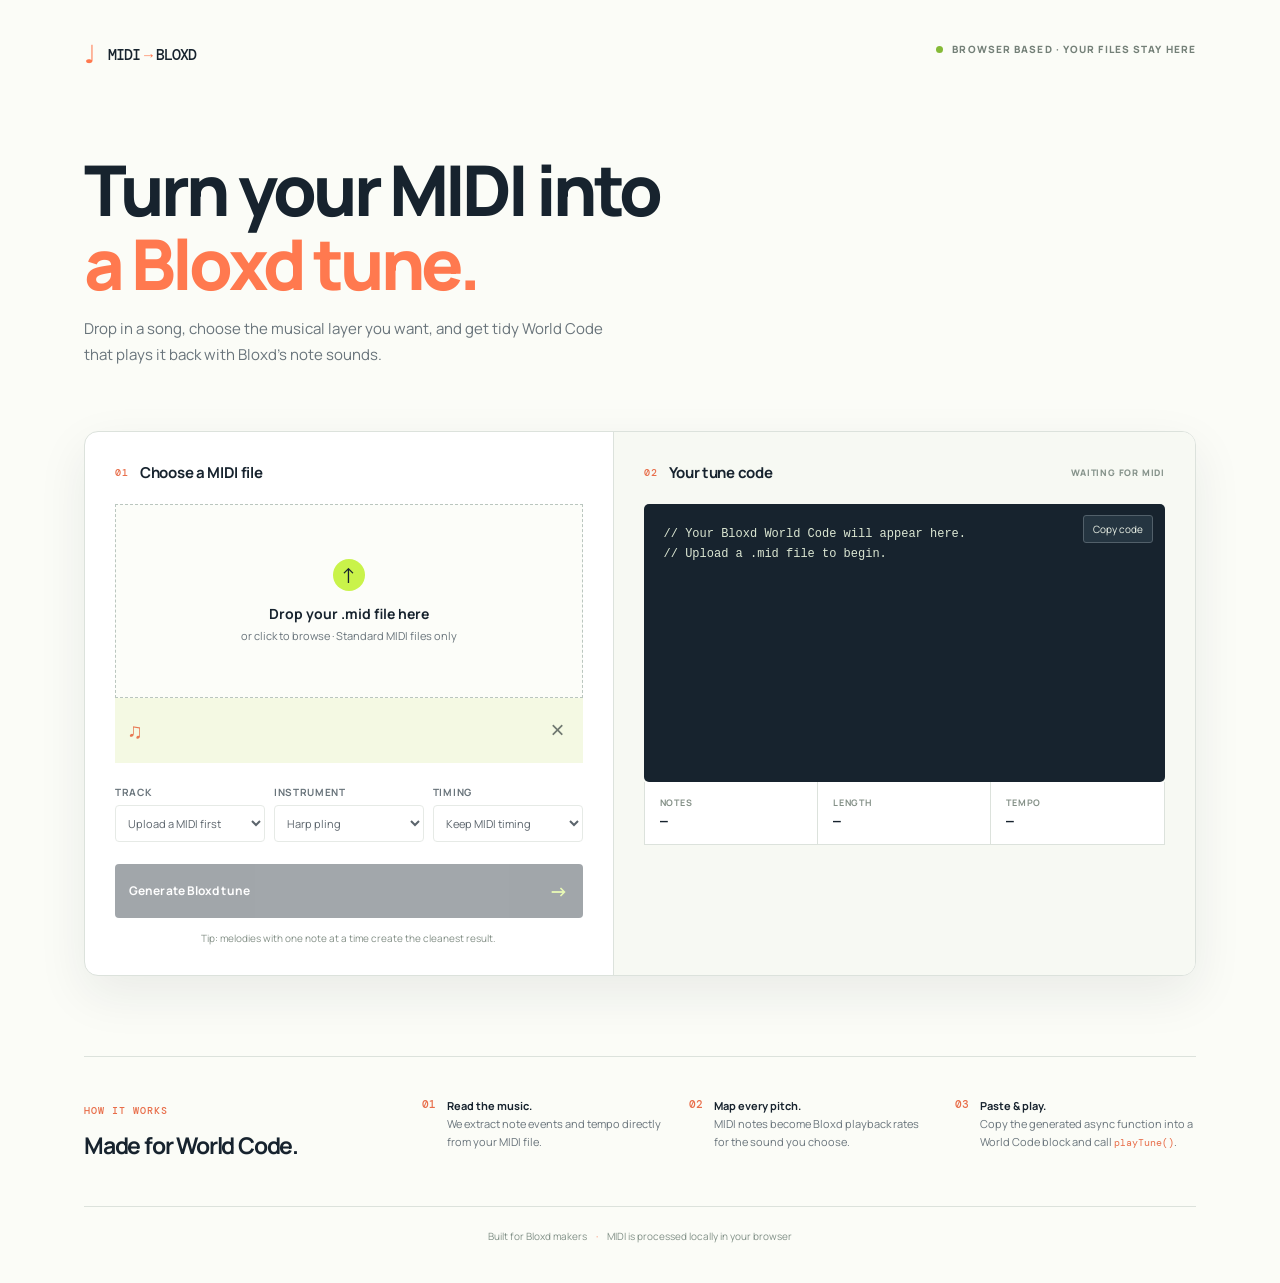
==== commit b0054575: "Merge branch 'main' into codex/create-midi-to-bloxdio-tune-converter-a3efud" ====
--- a/index.html
+++ b/index.html
@@ -4,7 +4,7 @@
     <meta charset="UTF-8" />
     <meta name="viewport" content="width=device-width, initial-scale=1.0" />
     <title>Midi → Bloxd Tune</title>
-    <meta name="description" content="Turn MIDI or Tone.js-friendly JSON into a Bloxd.io World Code tune." />
+    <meta name="description" content="Turn a MIDI file into a Bloxd.io World Code tune." />
     <link rel="preconnect" href="https://fonts.googleapis.com" />
     <link rel="preconnect" href="https://fonts.gstatic.com" crossorigin />
     <link href="https://fonts.googleapis.com/css2?family=DM+Mono:wght@400;500&family=Manrope:wght@400;500;600;700;800&display=swap" rel="stylesheet" />
@@ -16,17 +16,17 @@
         <a class="brand" href="/" aria-label="Midi to Bloxd Tune home"><span>♩</span> MIDI<span class="arrow">→</span>BLOXD</a>
         <div class="eyebrow"><i></i> Browser based · Your files stay here</div>
         <h1>Turn your MIDI into<br /><em>a Bloxd tune.</em></h1>
-        <p>Drop in a MIDI or Tone.js-friendly JSON song, choose the musical layer you want, and get tidy World Code that plays it back with Bloxd’s note sounds.</p>
+        <p>Drop in a song, choose the musical layer you want, and get tidy World Code that plays it back with Bloxd’s note sounds.</p>
       </header>
 
       <section class="workspace" aria-label="MIDI converter">
         <div class="panel input-panel">
-          <div class="panel-title"><span class="step">01</span><h2>Choose a music file</h2></div>
+          <div class="panel-title"><span class="step">01</span><h2>Choose a MIDI file</h2></div>
           <label class="dropzone" id="dropzone" for="midi-file">
-            <input id="midi-file" type="file" accept=".mid,.midi,.json,application/json,audio/midi,audio/x-midi" />
+            <input id="midi-file" type="file" accept=".mid,.midi,audio/midi,audio/x-midi" />
             <span class="upload-icon">↑</span>
-            <strong>Drop your .mid or .json file here</strong>
-            <small>or click to browse · Standard MIDI or Tone.js-friendly JSON</small>
+            <strong>Drop your .mid file here</strong>
+            <small>or click to browse · Standard MIDI files only</small>
           </label>
           <div class="file-card" id="file-card" hidden><span class="file-icon">♫</span><div><strong id="file-name"></strong><small id="file-detail"></small></div><button id="clear-file" title="Remove file" aria-label="Remove file">×</button></div>
 
@@ -36,14 +36,13 @@
             <label>Timing <select id="timing-select" disabled><option value="original">Keep MIDI timing</option><option value="grid">Snap to 1/16</option></select></label>
           </div>
           <button class="convert" id="convert" disabled><span>Generate Bloxd tune</span><b>→</b></button>
-          <p class="note">Tone.js JSON accepts notes with <code>time</code>, <code>duration</code>, <code>midi</code>, and <code>velocity</code>.</p>
+          <p class="note">Tip: melodies with one note at a time create the cleanest result.</p>
         </div>
 
         <div class="panel output-panel">
           <div class="panel-title"><span class="step">02</span><h2>Your tune code</h2><span class="status" id="status">Waiting for MIDI</span></div>
           <div class="code-wrap"><pre id="code-output"><code>// Your Bloxd World Code will appear here.
 // Upload a .mid file to begin.</code></pre><button id="copy" disabled>Copy code</button></div>
-          <div class="output-actions"><button class="preview" id="preview" disabled><span class="play-symbol">▶</span> Test play tune</button><span id="preview-help">Generate a tune to test it here</span></div>
           <div class="stats" id="stats"><div><span>Notes</span><strong>—</strong></div><div><span>Length</span><strong>—</strong></div><div><span>Tempo</span><strong>—</strong></div></div>
         </div>
       </section>
--- a/style.css
+++ b/style.css
@@ -1 +1 @@
-:root{--ink:#17232e;--muted:#69747b;--line:#dce2dc;--lime:#c9f34a;--paper:#fbfcf7;--orange:#ff794f}*{box-sizing:border-box}body{margin:0;background:var(--paper);color:var(--ink);font-family:Manrope,Arial,sans-serif}.shell{max-width:1180px;margin:auto;padding:30px 34px}.hero{padding:8px 0 62px;position:relative}.brand{color:var(--ink);text-decoration:none;font:500 15px 'DM Mono',monospace;letter-spacing:-1px}.brand>span:first-child{font-size:25px;color:var(--orange);vertical-align:-3px;margin-right:5px}.arrow{padding:0 4px;color:var(--orange)}.eyebrow{position:absolute;right:0;top:12px;text-transform:uppercase;font-size:10px;font-weight:800;letter-spacing:1.1px;color:#748078}.eyebrow i{display:inline-block;width:7px;height:7px;background:#85ba37;border-radius:100%;margin-right:6px}.hero h1{font-size:clamp(38px,5.5vw,70px);letter-spacing:-3.9px;line-height:1.05;margin:82px 0 16px;font-weight:800}.hero h1 em{font-style:normal;color:var(--orange)}.hero p{max-width:520px;color:var(--muted);font-size:15px;line-height:1.75;margin:0}.workspace{display:grid;grid-template-columns:1fr 1.1fr;box-shadow:0 18px 50px #17232e14;border:1px solid var(--line);border-radius:14px;overflow:hidden;background:#fff}.panel{padding:30px}.input-panel{border-right:1px solid var(--line)}.panel-title{display:flex;align-items:center;gap:11px;margin-bottom:21px}.panel-title h2{font-size:15px;margin:0;letter-spacing:-.3px}.step{font:500 10px 'DM Mono',monospace;color:#e86d49;letter-spacing:1px}.dropzone{border:1.5px dashed #bac6bf;min-height:194px;display:flex;align-items:center;justify-content:center;flex-direction:column;cursor:pointer;background:#fcfdf9;transition:.2s}.dropzone:hover,.dropzone.drag{border-color:#80ab2c;background:#f4fbdc}.dropzone input{display:none}.upload-icon{height:32px;width:32px;border-radius:50%;background:var(--lime);display:grid;place-items:center;font-size:21px;margin-bottom:13px}.dropzone strong{font-size:14px}.dropzone small,.file-card small{font-size:11px;color:var(--muted);margin-top:5px}.file-card{min-height:65px;padding:10px 12px;background:#f4f9e3;display:flex;align-items:center;gap:11px}.file-card div{display:flex;flex-direction:column;min-width:0}.file-card strong{font-size:12px;overflow:hidden;text-overflow:ellipsis;white-space:nowrap}.file-icon{font-size:21px;color:#e87751}.file-card button{margin-left:auto;border:0;background:transparent;font-size:24px;color:#6f7870;cursor:pointer}.options{display:grid;grid-template-columns:1fr 1fr 1fr;gap:9px;margin:22px 0}.options label{font-size:10px;text-transform:uppercase;letter-spacing:.7px;color:var(--muted);font-weight:700}.options select{width:100%;margin-top:6px;padding:9px 21px 9px 8px;border:1px solid var(--line);background:#fff;border-radius:4px;color:var(--ink);font-family:inherit;font-size:11px;appearance:auto}.convert{width:100%;padding:14px;background:var(--ink);color:white;border:0;border-radius:4px;font:700 12px Manrope;letter-spacing:.1px;cursor:pointer;display:flex;justify-content:space-between;align-items:center;transition:.2s}.convert:hover:not(:disabled){background:#2b3c4b;transform:translateY(-1px)}.convert:disabled{opacity:.4;cursor:not-allowed}.convert b{font-size:19px;color:var(--lime)}.note{font-size:10px;color:#849087;margin:13px 0 0;text-align:center}.output-panel{background:#f7f9f3}.status{margin-left:auto;color:#85928a;text-transform:uppercase;letter-spacing:.8px;font-size:9px;font-weight:800}.code-wrap{height:278px;position:relative;background:#17232e;border-radius:5px;overflow:hidden}pre{margin:0;padding:20px;color:#dce7d3;font:12px/1.65 'DM Mono',monospace;white-space:pre-wrap;overflow:auto;height:100%}#copy{position:absolute;right:12px;top:11px;border:1px solid #52606a;background:#253541;color:#eef4e9;font:10px Manrope;padding:6px 9px;border-radius:3px;cursor:pointer}.output-actions{min-height:50px;display:flex;align-items:center;gap:11px;padding:8px 11px;border:1px solid var(--line);border-top:0;background:#eff4e4}.preview{border:0;background:var(--lime);color:var(--ink);border-radius:3px;padding:8px 11px;font:800 10px Manrope;letter-spacing:.15px;cursor:pointer}.preview:disabled{cursor:not-allowed;opacity:.45}.preview.playing{background:var(--orange);color:#fff}.play-symbol{font-size:9px;margin-right:4px}.output-actions span{font-size:10px;color:#748078}.stats{border:1px solid var(--line);border-top:0;display:grid;grid-template-columns:repeat(3,1fr);background:white}.stats div{padding:14px 15px;border-right:1px solid var(--line)}.stats div:last-child{border:0}.stats span{font-size:9px;text-transform:uppercase;color:#849087;letter-spacing:.9px;font-weight:700;display:block}.stats strong{font:500 13px 'DM Mono';display:block;margin-top:4px}.how-it-works{border-top:1px solid var(--line);margin-top:80px;padding:40px 0 35px;display:grid;grid-template-columns:.7fr 1.6fr}.how-it-works h2{font-size:23px;letter-spacing:-1.2px;margin:10px 0}.how-it-works ol{margin:0;padding:0;list-style:none;display:grid;grid-template-columns:repeat(3,1fr);gap:25px}.how-it-works li{display:flex;gap:11px}.how-it-works b{font:500 11px 'DM Mono';color:#e86d49}.how-it-works p{font-size:11px;line-height:1.65;color:var(--muted);margin:0}.how-it-works p strong{color:var(--ink);display:block}.how-it-works code{font:10px 'DM Mono';color:#e86d49}footer{border-top:1px solid var(--line);padding:22px 0 10px;color:#819087;font-size:10px;text-align:center}footer span{color:var(--orange);padding:0 7px}#toast{position:fixed;bottom:25px;left:50%;transform:translate(-50%,15px);background:#17232e;color:white;padding:10px 15px;border-radius:4px;font-size:11px;opacity:0;transition:.2s;pointer-events:none}#toast.show{opacity:1;transform:translate(-50%,0)}@media(max-width:720px){.shell{padding:22px 18px}.eyebrow{display:none}.hero{padding-bottom:40px}.hero h1{margin-top:64px;letter-spacing:-2.5px}.workspace,.how-it-works{grid-template-columns:1fr}.input-panel{border-right:0;border-bottom:1px solid var(--line)}.options{grid-template-columns:1fr}.output-panel{padding:22px}.how-it-works{margin-top:45px;gap:20px}.how-it-works ol{grid-template-columns:1fr;gap:14px}}
+:root{--ink:#17232e;--muted:#69747b;--line:#dce2dc;--lime:#c9f34a;--paper:#fbfcf7;--orange:#ff794f}*{box-sizing:border-box}body{margin:0;background:var(--paper);color:var(--ink);font-family:Manrope,Arial,sans-serif}.shell{max-width:1180px;margin:auto;padding:30px 34px}.hero{padding:8px 0 62px;position:relative}.brand{color:var(--ink);text-decoration:none;font:500 15px 'DM Mono',monospace;letter-spacing:-1px}.brand>span:first-child{font-size:25px;color:var(--orange);vertical-align:-3px;margin-right:5px}.arrow{padding:0 4px;color:var(--orange)}.eyebrow{position:absolute;right:0;top:12px;text-transform:uppercase;font-size:10px;font-weight:800;letter-spacing:1.1px;color:#748078}.eyebrow i{display:inline-block;width:7px;height:7px;background:#85ba37;border-radius:100%;margin-right:6px}.hero h1{font-size:clamp(38px,5.5vw,70px);letter-spacing:-3.9px;line-height:1.05;margin:82px 0 16px;font-weight:800}.hero h1 em{font-style:normal;color:var(--orange)}.hero p{max-width:520px;color:var(--muted);font-size:15px;line-height:1.75;margin:0}.workspace{display:grid;grid-template-columns:1fr 1.1fr;box-shadow:0 18px 50px #17232e14;border:1px solid var(--line);border-radius:14px;overflow:hidden;background:#fff}.panel{padding:30px}.input-panel{border-right:1px solid var(--line)}.panel-title{display:flex;align-items:center;gap:11px;margin-bottom:21px}.panel-title h2{font-size:15px;margin:0;letter-spacing:-.3px}.step{font:500 10px 'DM Mono',monospace;color:#e86d49;letter-spacing:1px}.dropzone{border:1.5px dashed #bac6bf;min-height:194px;display:flex;align-items:center;justify-content:center;flex-direction:column;cursor:pointer;background:#fcfdf9;transition:.2s}.dropzone:hover,.dropzone.drag{border-color:#80ab2c;background:#f4fbdc}.dropzone input{display:none}.upload-icon{height:32px;width:32px;border-radius:50%;background:var(--lime);display:grid;place-items:center;font-size:21px;margin-bottom:13px}.dropzone strong{font-size:14px}.dropzone small,.file-card small{font-size:11px;color:var(--muted);margin-top:5px}.file-card{min-height:65px;padding:10px 12px;background:#f4f9e3;display:flex;align-items:center;gap:11px}.file-card div{display:flex;flex-direction:column;min-width:0}.file-card strong{font-size:12px;overflow:hidden;text-overflow:ellipsis;white-space:nowrap}.file-icon{font-size:21px;color:#e87751}.file-card button{margin-left:auto;border:0;background:transparent;font-size:24px;color:#6f7870;cursor:pointer}.options{display:grid;grid-template-columns:1fr 1fr 1fr;gap:9px;margin:22px 0}.options label{font-size:10px;text-transform:uppercase;letter-spacing:.7px;color:var(--muted);font-weight:700}.options select{width:100%;margin-top:6px;padding:9px 21px 9px 8px;border:1px solid var(--line);background:#fff;border-radius:4px;color:var(--ink);font-family:inherit;font-size:11px;appearance:auto}.convert{width:100%;padding:14px;background:var(--ink);color:white;border:0;border-radius:4px;font:700 12px Manrope;letter-spacing:.1px;cursor:pointer;display:flex;justify-content:space-between;align-items:center;transition:.2s}.convert:hover:not(:disabled){background:#2b3c4b;transform:translateY(-1px)}.convert:disabled{opacity:.4;cursor:not-allowed}.convert b{font-size:19px;color:var(--lime)}.note{font-size:10px;color:#849087;margin:13px 0 0;text-align:center}.output-panel{background:#f7f9f3}.status{margin-left:auto;color:#85928a;text-transform:uppercase;letter-spacing:.8px;font-size:9px;font-weight:800}.code-wrap{height:278px;position:relative;background:#17232e;border-radius:5px;overflow:hidden}pre{margin:0;padding:20px;color:#dce7d3;font:12px/1.65 'DM Mono',monospace;white-space:pre-wrap;overflow:auto;height:100%}#copy{position:absolute;right:12px;top:11px;border:1px solid #52606a;background:#253541;color:#eef4e9;font:10px Manrope;padding:6px 9px;border-radius:3px;cursor:pointer}.stats{border:1px solid var(--line);border-top:0;display:grid;grid-template-columns:repeat(3,1fr);background:white}.stats div{padding:14px 15px;border-right:1px solid var(--line)}.stats div:last-child{border:0}.stats span{font-size:9px;text-transform:uppercase;color:#849087;letter-spacing:.9px;font-weight:700;display:block}.stats strong{font:500 13px 'DM Mono';display:block;margin-top:4px}.how-it-works{border-top:1px solid var(--line);margin-top:80px;padding:40px 0 35px;display:grid;grid-template-columns:.7fr 1.6fr}.how-it-works h2{font-size:23px;letter-spacing:-1.2px;margin:10px 0}.how-it-works ol{margin:0;padding:0;list-style:none;display:grid;grid-template-columns:repeat(3,1fr);gap:25px}.how-it-works li{display:flex;gap:11px}.how-it-works b{font:500 11px 'DM Mono';color:#e86d49}.how-it-works p{font-size:11px;line-height:1.65;color:var(--muted);margin:0}.how-it-works p strong{color:var(--ink);display:block}.how-it-works code{font:10px 'DM Mono';color:#e86d49}footer{border-top:1px solid var(--line);padding:22px 0 10px;color:#819087;font-size:10px;text-align:center}footer span{color:var(--orange);padding:0 7px}#toast{position:fixed;bottom:25px;left:50%;transform:translate(-50%,15px);background:#17232e;color:white;padding:10px 15px;border-radius:4px;font-size:11px;opacity:0;transition:.2s;pointer-events:none}#toast.show{opacity:1;transform:translate(-50%,0)}@media(max-width:720px){.shell{padding:22px 18px}.eyebrow{display:none}.hero{padding-bottom:40px}.hero h1{margin-top:64px;letter-spacing:-2.5px}.workspace,.how-it-works{grid-template-columns:1fr}.input-panel{border-right:0;border-bottom:1px solid var(--line)}.options{grid-template-columns:1fr}.output-panel{padding:22px}.how-it-works{margin-top:45px;gap:20px}.how-it-works ol{grid-template-columns:1fr;gap:14px}}
